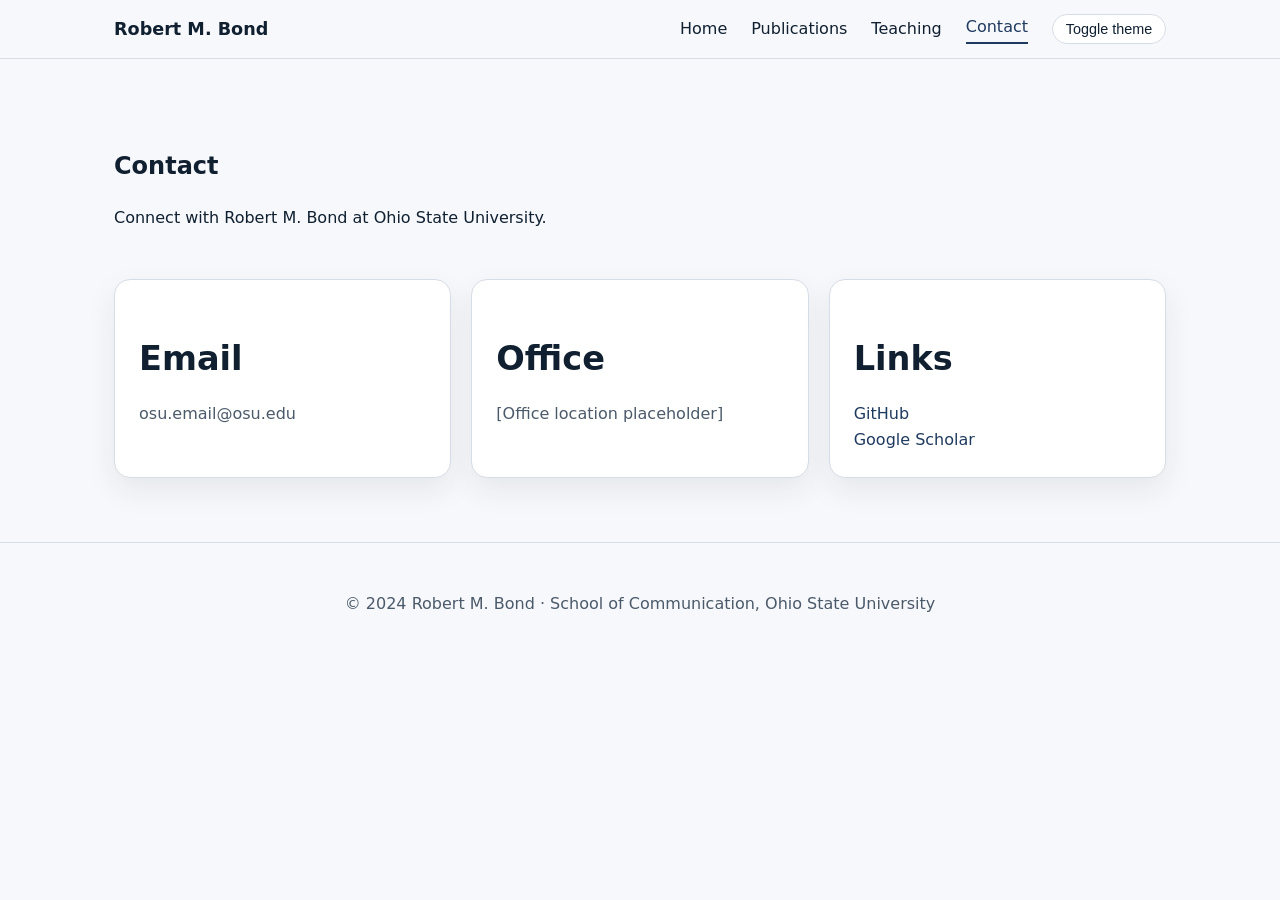
==== contact.html @ 61255e1b "Create academic site with publications" ====
<!doctype html>
<html lang="en">
<head>
  <meta charset="utf-8">
  <meta name="viewport" content="width=device-width, initial-scale=1">
  <title>Contact | Robert M. Bond</title>
  <meta name="description" content="Contact information for Robert M. Bond at Ohio State University.">
  <meta property="og:title" content="Contact | Robert M. Bond">
  <meta property="og:description" content="Contact information for Robert M. Bond at Ohio State University.">
  <meta property="og:type" content="website">
  <meta property="og:url" content="https://robertmbond.github.io/contact.html">
  <link rel="icon" href="assets/favicon.svg" type="image/svg+xml">
  <link rel="stylesheet" href="assets/styles.css">
</head>
<body>
  <a class="skip-link" href="#main">Skip to main content</a>
  <header class="site-header">
    <nav class="navbar" aria-label="Primary">
      <a class="brand" href="index.html">Robert M. Bond</a>
      <div class="nav-links">
        <a href="index.html">Home</a>
        <a href="publications.html">Publications</a>
        <a href="teaching.html">Teaching</a>
        <a href="contact.html" aria-current="page">Contact</a>
        <button class="theme-toggle" type="button" data-theme-toggle aria-pressed="false">Toggle theme</button>
      </div>
    </nav>
  </header>

  <main id="main">
    <section class="section">
      <h1>Contact</h1>
      <p class="meta">Connect with Robert M. Bond at Ohio State University.</p>
    </section>

    <section class="section">
      <div class="card-grid">
        <div class="card">
          <h2>Email</h2>
          <p>osu.email@osu.edu</p>
        </div>
        <div class="card">
          <h2>Office</h2>
          <p>[Office location placeholder]</p>
        </div>
        <div class="card">
          <h2>Links</h2>
          <p>
            <a href="https://github.com/robertmbond">GitHub</a><br>
            <a href="https://scholar.google.com/citations?user=iilZEIIAAAAJ&hl=en&oi=sra">Google Scholar</a>
          </p>
        </div>
      </div>
    </section>
  </main>

  <footer class="footer">
    <p>© 2024 Robert M. Bond · School of Communication, Ohio State University</p>
  </footer>

  <script src="assets/site.js" defer></script>
</body>
</html>
---- assets/styles.css ----
:root {
  color-scheme: light dark;
  --bg: #f7f8fb;
  --text: #102031;
  --muted: #4b5a6a;
  --accent: #1f3a5f;
  --accent-strong: #123050;
  --surface: #ffffff;
  --border: #d6dde6;
  --shadow: 0 12px 30px rgba(15, 32, 49, 0.08);
  --radius: 16px;
  --max-width: 1100px;
  --transition: 0.2s ease;
  font-size: 16px;
}

:root[data-theme='dark'] {
  --bg: #0b1420;
  --text: #eef3f8;
  --muted: #c0c8d2;
  --accent: #7db0ff;
  --accent-strong: #9cc3ff;
  --surface: #121c2a;
  --border: #243248;
  --shadow: 0 12px 30px rgba(2, 8, 18, 0.5);
}

* {
  box-sizing: border-box;
}

body {
  margin: 0;
  font-family: "Inter", "Segoe UI", system-ui, -apple-system, sans-serif;
  background: var(--bg);
  color: var(--text);
  line-height: 1.6;
}

img {
  max-width: 100%;
  height: auto;
}

a {
  color: var(--accent);
  text-decoration: none;
}

a:hover,
a:focus {
  color: var(--accent-strong);
  text-decoration: underline;
}

.skip-link {
  position: absolute;
  left: -999px;
  top: 1rem;
  background: var(--accent);
  color: #fff;
  padding: 0.75rem 1rem;
  border-radius: 999px;
  z-index: 1000;
}

.skip-link:focus {
  left: 1rem;
}

.site-header {
  position: sticky;
  top: 0;
  z-index: 500;
  background: rgba(247, 248, 251, 0.92);
  backdrop-filter: blur(12px);
  border-bottom: 1px solid var(--border);
}

:root[data-theme='dark'] .site-header {
  background: rgba(11, 20, 32, 0.92);
}

.navbar {
  display: flex;
  align-items: center;
  justify-content: space-between;
  max-width: var(--max-width);
  margin: 0 auto;
  padding: 0.85rem 1.5rem;
  gap: 1rem;
}

.brand {
  font-weight: 700;
  font-size: 1.1rem;
  color: var(--text);
}

.nav-links {
  display: flex;
  flex-wrap: wrap;
  gap: 0.75rem 1.5rem;
  align-items: center;
}

.nav-links a {
  color: var(--text);
  font-weight: 500;
}

.nav-links a[aria-current='page'] {
  color: var(--accent);
  border-bottom: 2px solid var(--accent);
  padding-bottom: 0.2rem;
}

.theme-toggle {
  border: 1px solid var(--border);
  background: var(--surface);
  color: var(--text);
  padding: 0.4rem 0.8rem;
  border-radius: 999px;
  font-size: 0.9rem;
  cursor: pointer;
  transition: background var(--transition), color var(--transition);
}

.theme-toggle:hover,
.theme-toggle:focus {
  background: var(--accent);
  color: #fff;
}

main {
  max-width: var(--max-width);
  margin: 0 auto;
  padding: 2.5rem 1.5rem 4rem;
}

.hero {
  display: grid;
  gap: 1.5rem;
  align-items: center;
}

.hero h1 {
  font-size: clamp(2rem, 4vw, 3rem);
  margin: 0;
}

.hero p {
  margin: 0;
  color: var(--muted);
  font-size: 1.05rem;
}

.button-row {
  display: flex;
  flex-wrap: wrap;
  gap: 0.75rem;
  margin-top: 1rem;
}

.button {
  display: inline-flex;
  align-items: center;
  justify-content: center;
  gap: 0.5rem;
  padding: 0.7rem 1.2rem;
  border-radius: 999px;
  border: 1px solid var(--accent);
  background: var(--accent);
  color: #fff;
  font-weight: 600;
  transition: transform var(--transition), box-shadow var(--transition);
  box-shadow: var(--shadow);
}

.button.secondary {
  background: transparent;
  color: var(--accent);
  box-shadow: none;
}

.button:hover,
.button:focus {
  transform: translateY(-2px);
}

.section {
  margin-top: 3rem;
}

.section h2 {
  font-size: clamp(1.5rem, 3vw, 2.1rem);
  margin-bottom: 1rem;
}

.card-grid {
  display: grid;
  gap: 1.25rem;
  grid-template-columns: repeat(auto-fit, minmax(240px, 1fr));
}

.card {
  padding: 1.5rem;
  background: var(--surface);
  border-radius: var(--radius);
  border: 1px solid var(--border);
  box-shadow: var(--shadow);
}

.card p {
  margin: 0.6rem 0 0;
  color: var(--muted);
}

.publication-list {
  display: grid;
  gap: 1.25rem;
}

.publication {
  padding: 1.25rem;
  border-radius: var(--radius);
  background: var(--surface);
  border: 1px solid var(--border);
  box-shadow: var(--shadow);
}

.publication h3 {
  margin: 0 0 0.4rem;
  font-size: 1.1rem;
}

.publication .meta {
  color: var(--muted);
  font-size: 0.95rem;
}

.tag-list {
  display: flex;
  flex-wrap: wrap;
  gap: 0.4rem;
  margin-top: 0.5rem;
}

.tag {
  background: rgba(31, 58, 95, 0.12);
  color: var(--accent);
  padding: 0.2rem 0.6rem;
  border-radius: 999px;
  font-size: 0.75rem;
}

.filter-bar {
  display: grid;
  gap: 1rem;
  grid-template-columns: repeat(auto-fit, minmax(180px, 1fr));
  align-items: end;
  margin-bottom: 1.5rem;
}

.filter-bar label {
  font-weight: 600;
}

.filter-bar input,
.filter-bar select {
  width: 100%;
  padding: 0.6rem 0.75rem;
  border-radius: 0.6rem;
  border: 1px solid var(--border);
  background: var(--surface);
  color: var(--text);
}

.download-button {
  justify-self: start;
}

.footer {
  border-top: 1px solid var(--border);
  padding: 2rem 1.5rem;
  text-align: center;
  color: var(--muted);
}

@media (min-width: 800px) {
  .hero {
    grid-template-columns: 1.2fr 0.8fr;
  }

  .hero-content {
    padding-right: 2rem;
  }
}
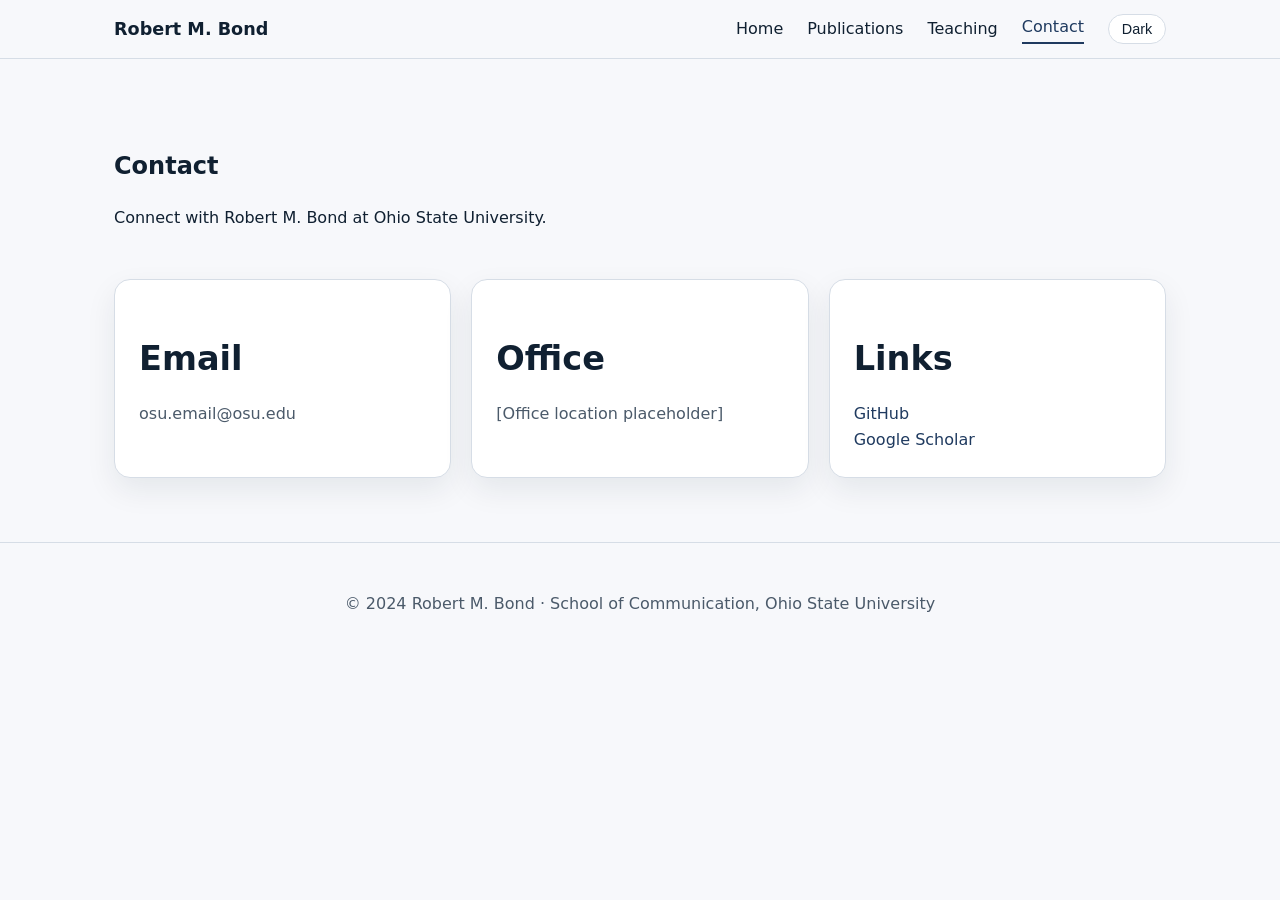
==== commit eb7cd64f: "Update theme toggle and featured publications" ====
--- a/contact.html
+++ b/contact.html
@@ -22,7 +22,7 @@
         <a href="publications.html">Publications</a>
         <a href="teaching.html">Teaching</a>
         <a href="contact.html" aria-current="page">Contact</a>
-        <button class="theme-toggle" type="button" data-theme-toggle aria-pressed="false">Toggle theme</button>
+        <button class="theme-toggle" type="button" data-theme-toggle aria-pressed="false">Dark</button>
       </div>
     </nav>
   </header>
--- a/assets/styles.css
+++ b/assets/styles.css
@@ -145,7 +145,7 @@
 }
 
 .hero h1 {
-  font-size: clamp(2rem, 4vw, 3rem);
+  font-size: clamp(1.6rem, 3vw, 2.4rem);
   margin: 0;
 }
 
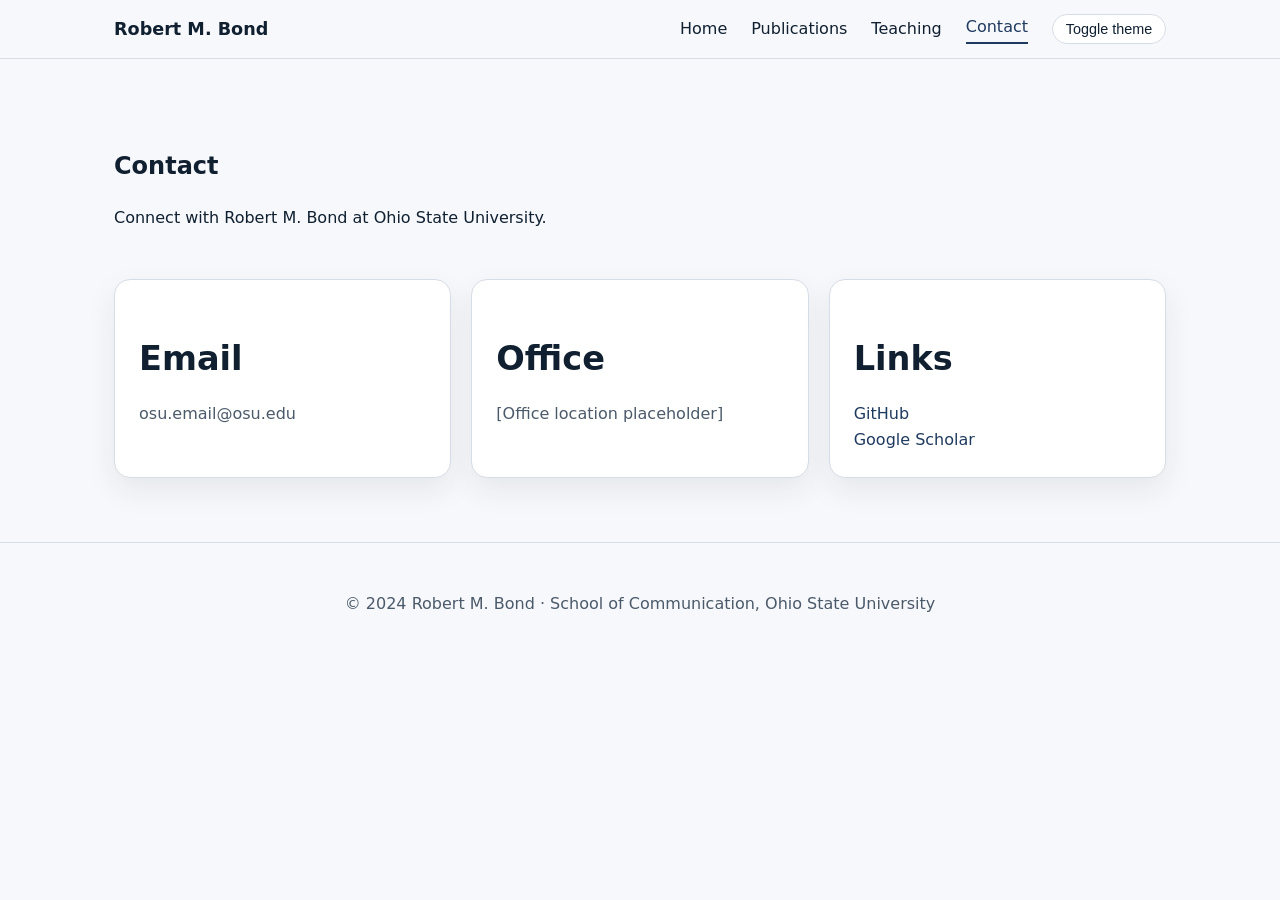
==== commit 04f29f4a: "Merge branch 'master' into codex/create-a-personal-website-for-robert-m.-bond-g6enp8" ====
--- a/contact.html
+++ b/contact.html
@@ -22,7 +22,7 @@
         <a href="publications.html">Publications</a>
         <a href="teaching.html">Teaching</a>
         <a href="contact.html" aria-current="page">Contact</a>
-        <button class="theme-toggle" type="button" data-theme-toggle aria-pressed="false">Dark</button>
+        <button class="theme-toggle" type="button" data-theme-toggle aria-pressed="false">Toggle theme</button>
       </div>
     </nav>
   </header>
--- a/assets/styles.css
+++ b/assets/styles.css
@@ -145,7 +145,7 @@
 }
 
 .hero h1 {
-  font-size: clamp(1.6rem, 3vw, 2.4rem);
+  font-size: clamp(2rem, 4vw, 3rem);
   margin: 0;
 }
 
